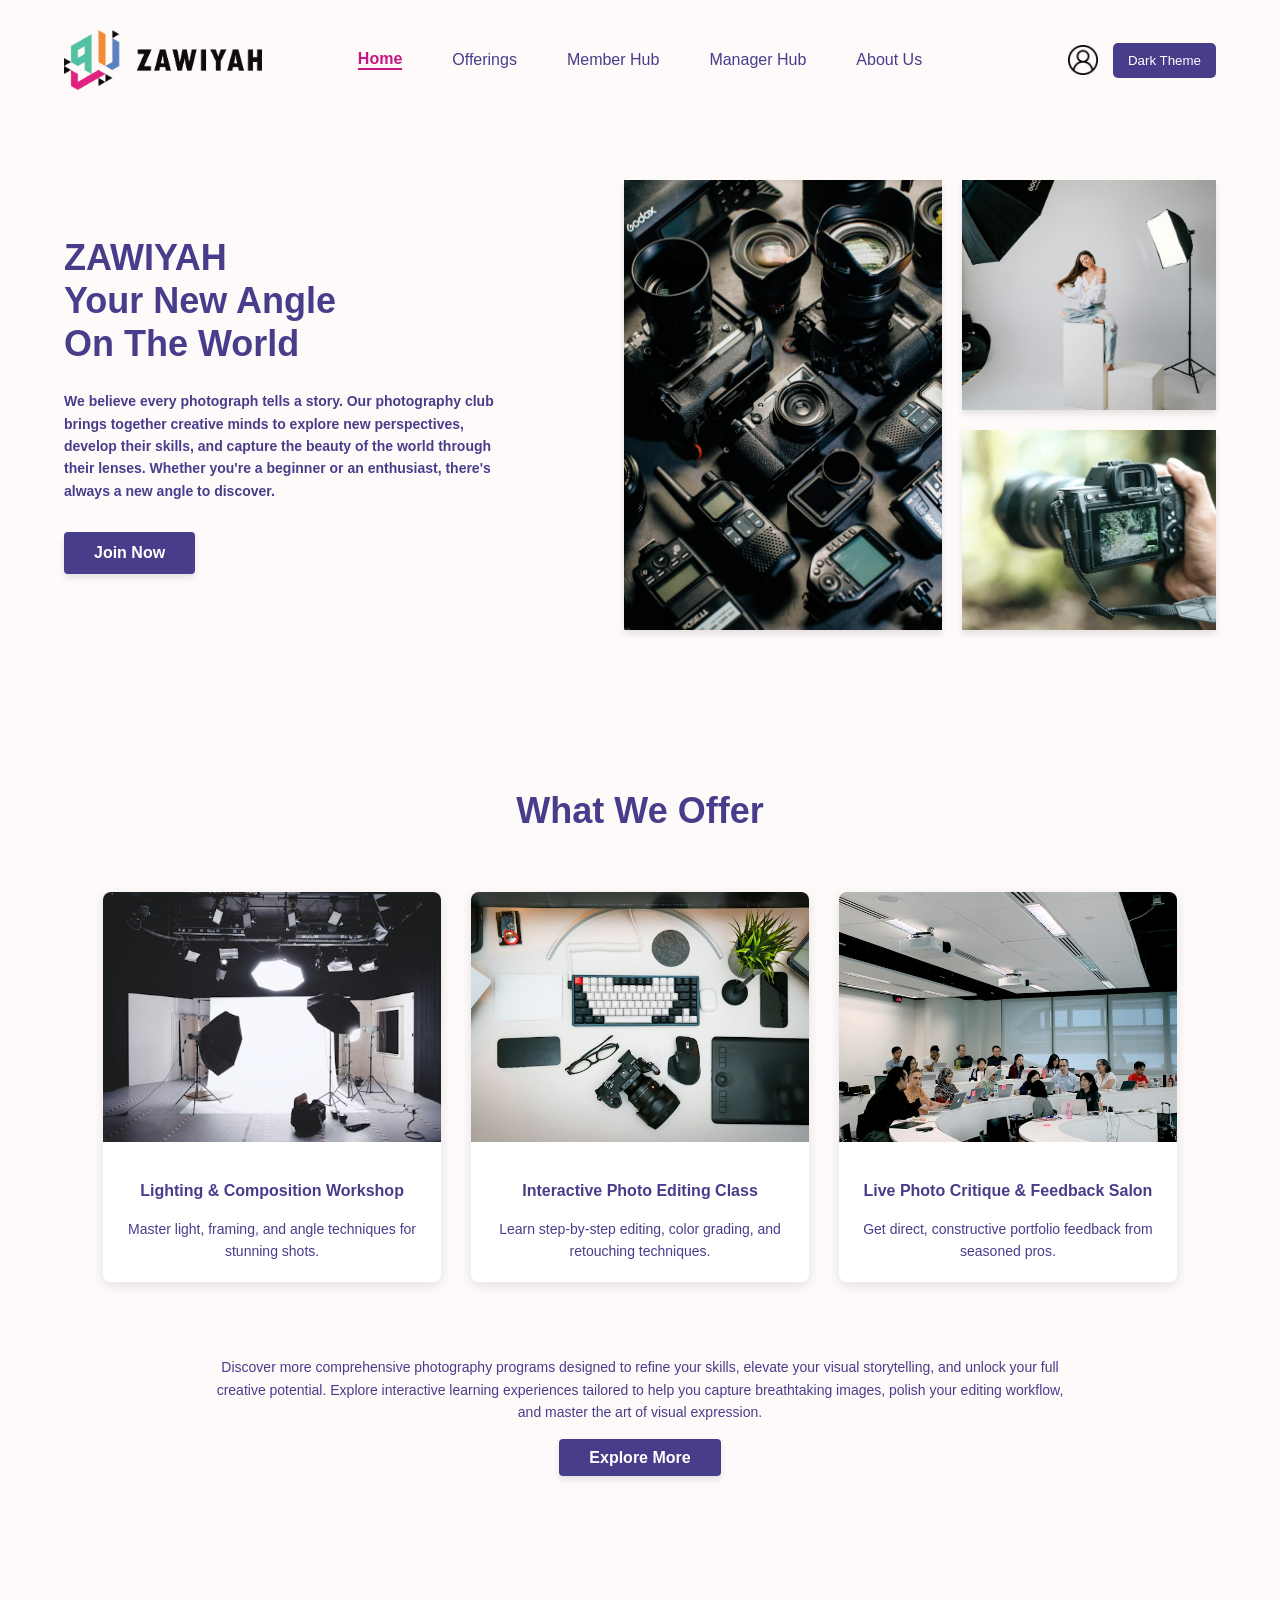
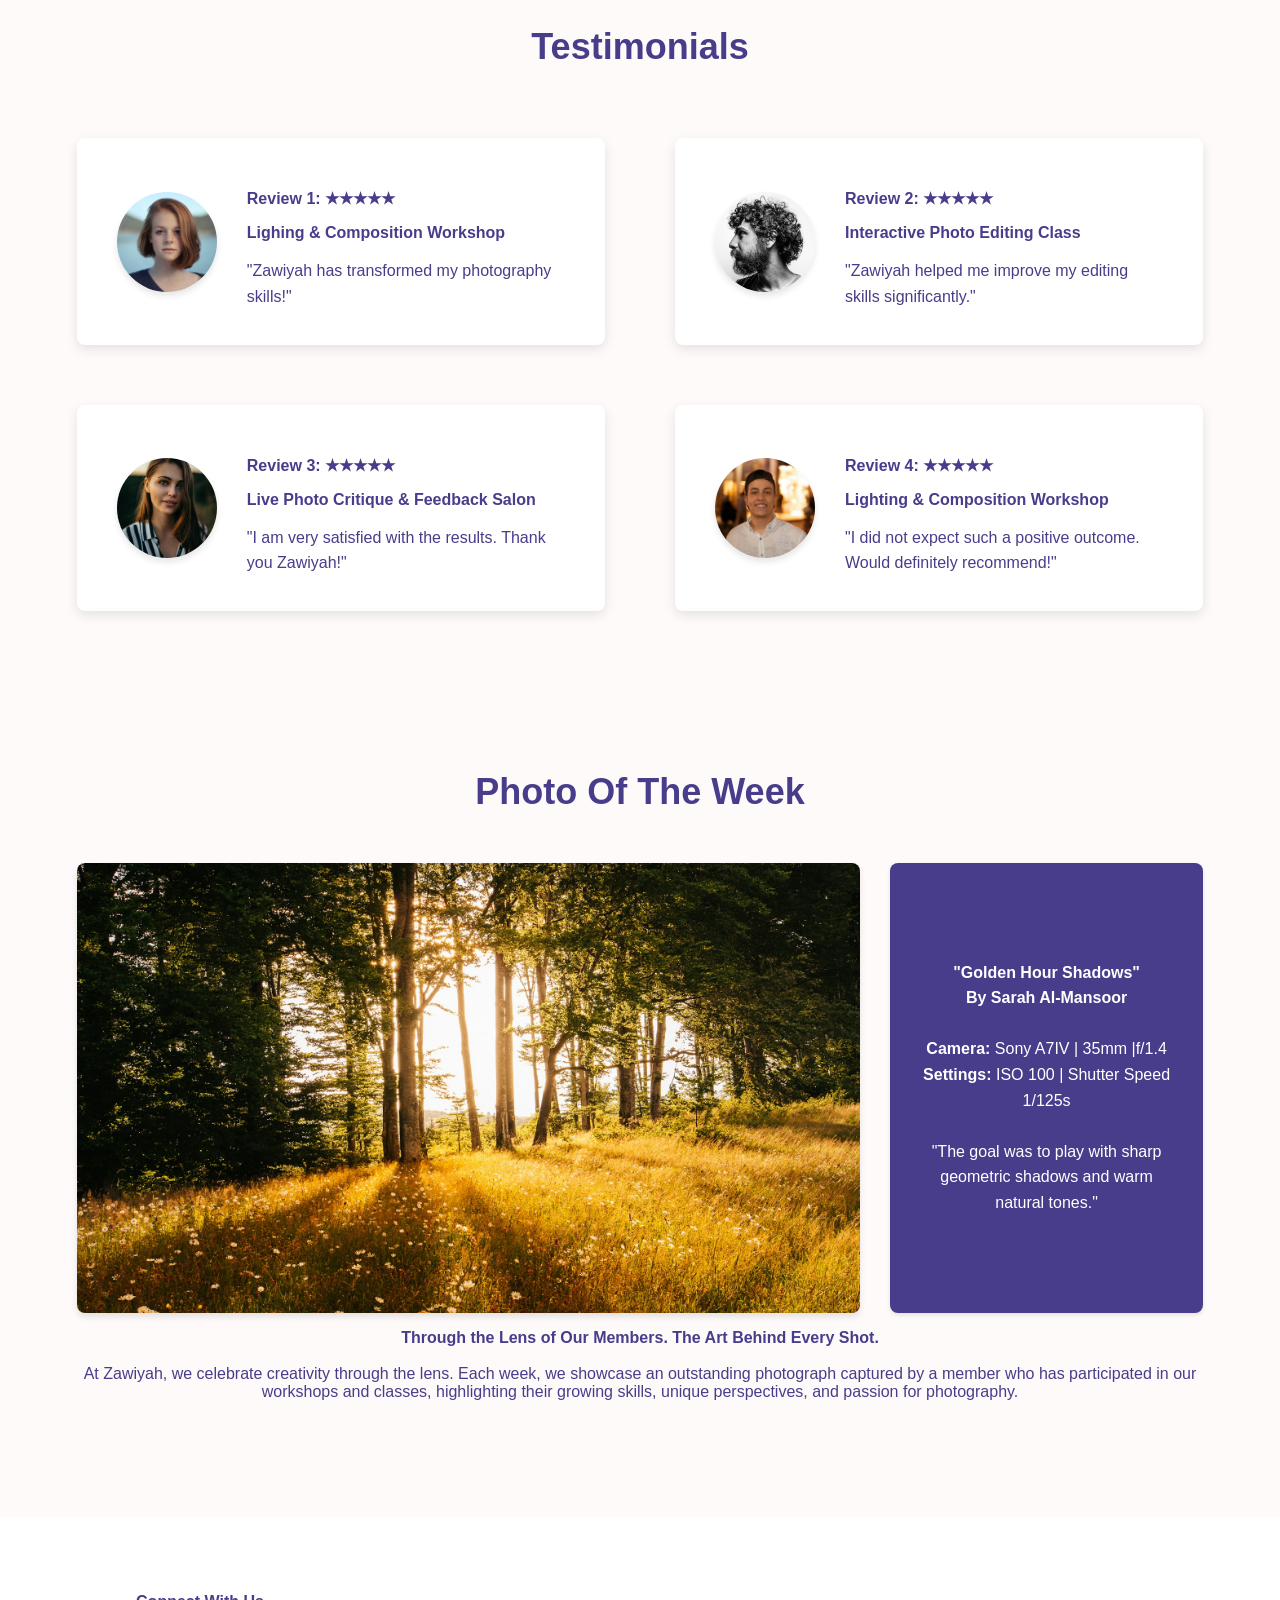
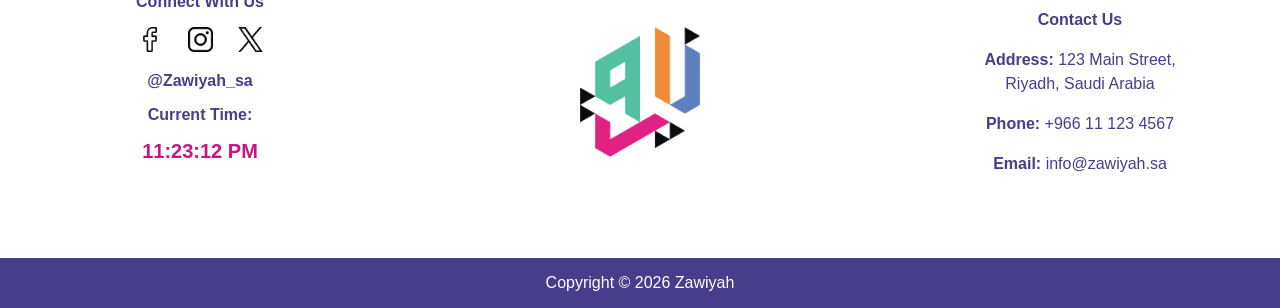
==== index.html @ 50365d99 "Create index.html for Zawiyah Photography Club This HTML file serves as the main structure for the Z" ====
<!DOCTYPE html>
<html lang="en">

<head>
	<meta charset="UTF-8">
	<meta name="viewport" content="width=device-width, initial-scale=1.0">
	<title> Zawiyah | The Photography Club </title>
	<link rel="stylesheet" href="style.css">
</head>

<body>
	<header class="header">
		<img src="images/Style3.png" id="logo" alt="Website Logo">

		<nav id="navbar">
			<a href="Homepage.html" class="active">Home</a>
			<a href="Offerings.html">Offerings</a>
			<a href="MemberHub.html">Member Hub</a>
			<a href="ManagerHub.html">Manager Hub</a>
			<a href="AboutUs.html">About Us</a>
		</nav>

		<div class="header-actions">

			<a href="MemberHub.html"><img src="images/usericon.png" id="user-icon" alt="user profile"> </a>
			<button id="themeButton" type="button" onclick="changeTheme()">Dark Theme </button>

		</div>


		<section class="herotext">
			<div class="herocontainer">
				<div class="herocontent">
					<h1>
						ZAWIYAH<br>Your New Angle<br>On The World
					</h1>

					<p><b>We believe every photograph tells a story. Our photography club brings together creative minds
							to explore new perspectives, develop their skills, and capture the beauty of the world
							through their lenses. Whether you're a beginner or an enthusiast, there's always a new angle
							to discover.</b></p>
					<a class="button" href="Request-to-Join-an-Offering.html">Join Now</a>
				</div>
				<img src="Collection/hero1.jpg" class="heroimage1" alt="hero image 1">
				<img src="Collection/hero2.jpg" class="heroimage2" alt="hero image 2">
				<img src="Collection/hero3.jpg" class="heroimage3" alt="hero image 3">
			</div>
		</section>

	</header>

	<main>
		<section class="offerings">
			<h1>What We Offer</h1>
			<div class="card">
				<img src="Collection/lighting.jpg" alt="Lighting Setup">

				<div class="cardcontent">
					<p><b>Lighting & Composition Workshop</b></p>
					<p>Master light, framing, and angle techniques for stunning shots.</p>
					<p class="extra">Practice using studio lighting equipment and learn professional composition
						techniques.</p>
				</div>
			</div>

			<div class="card">
				<img src="Collection/editing.jpg" alt="Editing Software">
				<div class="cardcontent">
					<p><b>Interactive Photo Editing Class</b></p>
					<p>Learn step-by-step editing, color grading, and retouching techniques.</p>
					<p class="extra">Get hands-on experience with editing software and improve your photo editing
						workflow.</p>
				</div>
			</div>

			<div class="card">
				<img src="Collection/feedback.jpg" alt="Feedback Session">
				<div class="cardcontent">
					<p><b>Live Photo Critique & Feedback Salon</b></p>
					<p>Get direct, constructive portfolio feedback from seasoned pros.</p>
					<p class="extra">Share your photographs, receive expert suggestions, and learn how to improve your
						portfolio.</p>
				</div>
			</div>

			<div class="text">
				<p>Discover more comprehensive photography programs designed to refine your skills, elevate your visual
					storytelling, and unlock your full creative potential. Explore interactive learning experiences
					tailored to help you capture breathtaking images, polish your editing workflow, and master the art
					of visual expression.</p>
				<a class="button" href="Offerings.html">Explore More</a>
			</div>
		</section>

		<section class="testimonials">
			<h1>Testimonials</h1>
			<div class="review">
				<img src="Collection/p1.jpg" alt="person">

				<div class="reviewcontent">
					<p><b>Review 1: &starf;&starf;&starf;&starf;&starf; </b></p>
					<p><b>Lighing & Composition Workshop</b></p>
					<p>"Zawiyah has transformed my photography skills!"</p>
				</div>
			</div>

			<div class="review">
				<img src="Collection/p2.jpg" alt="person">

				<div class="reviewcontent">
					<p><b>Review 2: &starf;&starf;&starf;&starf;&starf; </b></p>
					<p><b>Interactive Photo Editing Class</b></p>
					<p>"Zawiyah helped me improve my editing skills significantly."</p>
				</div>
			</div>

			<div class="review">
				<img src="Collection/p3.jpg" alt="person">

				<div class="reviewcontent">
					<p><b>Review 3: &starf;&starf;&starf;&starf;&starf; </b></p>
					<p><b>Live Photo Critique & Feedback Salon</b></p>
					<p>"I am very satisfied with the results. Thank you Zawiyah!"</p>
				</div>
			</div>

			<div class="review">
				<img src="Collection/p4.jpg" alt="person">

				<div class="reviewcontent">
					<p><b>Review 4: &starf;&starf;&starf;&starf;&starf; </b></p>
					<p><b>Lighting & Composition Workshop</b></p>
					<p>"I did not expect such a positive outcome. Would definitely recommend!"</p>
				</div>
			</div>
		</section>

		<section class="weeklyphoto">
			<h1>Photo Of The Week</h1>
			<div class="week">
				<img src="Collection/bestphoto.jpg" alt="photo of the week">
				<div class="photodetails">
					<p><b>"Golden Hour Shadows"<br>By Sarah Al-Mansoor</b><br><br><b>Camera:</b> Sony A7IV | 35mm
						|f/1.4<br><b>Settings:</b> ISO 100 | Shutter Speed 1/125s<br><br>"The goal was to play with
						sharp geometric shadows and warm natural tones."</p>
				</div>
			</div>

			<div class="submitphoto">
				<p><b>Through the Lens of Our Members. The Art Behind Every Shot.</b><br><br>At Zawiyah, we celebrate
					creativity through the lens. Each week, we showcase an outstanding photograph captured by a member
					who has participated in our workshops and classes, highlighting their growing skills, unique
					perspectives, and passion for photography.</p>
			</div>
		</section>
	</main>

	<button id="backToTop" type="button" onclick="goToTop()"> &#8593; Top </button>

	<footer>
		<div class="footer">
			<p><b>Connect With Us</b></p>
			<div class="social-icons">
				<a href="#"><img src="images/facebook.png" alt="Facebook"></a>
				<a href="#"><img src="images/instagram.png" alt="Instagram"></a>
				<a href="#"><img src="images/x.png" alt="X"></a>
			</div>
			<p><b>@Zawiyah_sa</b></p>
			<p><b>Current Time:</b></p>
			<p id="clock"></p>
		</div>

		<div class="logo">
			<img src="images/Logomark.png" id="logomark" alt="Website Logo">
		</div>

		<div class="contact">
			<p><b>Contact Us</b></p>
			<p><b>Address:</b> 123 Main Street,<br>Riyadh, Saudi Arabia</p>
			<p><b>Phone:</b> +966 11 123 4567</p>
			<p><b>Email:</b> info@zawiyah.sa</p>
		</div>

		<div class="copyright">
			<p>Copyright &copy; 2026 Zawiyah</p>
		</div>
	</footer>

	<script src="homepage.js"></script>

</body>

</html>
---- style.css ----
/* GENERAL*/

html {
    scroll-behavior: smooth;
}

body {
    margin: 0;
    font-family: Arial, Helvetica, sans-serif;
    color: darkslateblue;
    background-color: snow;
}

.header {
    /*HEADER*/
    background-color: snow;
    padding: 30px 5%;
    display: grid;
    grid-template-columns: 1fr auto 1fr;
    align-items: center;
    column-gap: 50px;
}

.header a {
    justify-self: end;
}

* {
    box-sizing: border-box;
}

#logo {
    width: auto;
    height: 60px;
    display: block;
}

#user-icon {
    width: 30px;
    height: 30px;
    display: block;
}


/*NAVIGATION*/
#navbar {
    display: flex;
    justify-content: center;
    align-items: center;
    flex-wrap: wrap;
    gap: 50px;
}

#navbar a {
    color: darkslateblue;
    text-decoration: none;
}

#navbar a:hover,
#navbar a:active {
    font-weight: bold;
    color: mediumvioletred;
}

#navbar a.active {
    font-weight: bold;
    color: mediumvioletred;
    border-bottom: 2px solid mediumvioletred;
}

/*HEADER END*/

/*Back To ... Buttons*/
.back-to {
    display: inline-block;
    text-align: center;
    margin-top: 25px;
    font-weight: bold;
    text-decoration: underline;
    color: darkslateblue;
    transition: color 0.2s ease;
}

.back-to:hover {
    color: #D4148E;
}

p:has(.back-to) {
    text-align: center;
}

/*Back To ... Buttons*/

/*HOMEPAGE*/
.herotext {
    /*HERO SECTION*/
    background-color: snow;
    grid-column: 1 / -1;
    margin-top: 60px;
    padding-top: 30px;
    padding-bottom: 30px;
}

.herocontainer {
    display: grid;
    grid-template-columns: 1.7fr 1fr 0.8fr;
    grid-template-rows: 230px 200px;
    column-gap: 20px;
    row-gap: 20px;
    align-items: stretch;
}

.herocontent {
    grid-column: 1;
    grid-row: 1 / 3;
    display: flex;
    flex-direction: column;
    justify-content: center;
    align-items: flex-start;
    padding-right: 50px;
}

.herocontent h1 {
    font-size: 36px;
    line-height: 1.2;
    margin: 0 0 25px;
    font-weight: bold;
}

.herocontent p {
    font-size: 14px;
    line-height: 1.6;
    max-width: 450px;
    margin: 0 0 30px;
}

.heroimage3 {
    grid-column: 2;
    grid-row: 1 / 3;
    width: 100%;
    height: 100%;
    object-fit: cover;
    object-position: center;
    display: block;
    box-shadow: 0px 4px 6px rgba(0, 0, 0, 0.1);
}

.heroimage1 {
    grid-column: 3;
    grid-row: 1;
    width: 100%;
    height: 100%;
    object-fit: cover;
    object-position: center;
    display: block;
    box-shadow: 0px 4px 6px rgba(0, 0, 0, 0.1);
}

.heroimage2 {
    grid-column: 3;
    grid-row: 2;
    width: 100%;
    height: 100%;
    object-fit: cover;
    object-position: center;
    display: block;
    box-shadow: 0px 4px 6px rgba(0, 0, 0, 0.1);
}

.herocontent .button {
    padding: 12px 30px;
    align-self: flex-start;
}

.button {
    background-color: darkslateblue;
    color: white;
    font-weight: bold;
    text-decoration: none;
    padding: 10px 30px;
    border: none;
    border-radius: 4px;
    cursor: pointer;
    box-shadow: 0px 4px 6px rgba(0, 0, 0, 0.1);
    transition: background-color 0.3s;
}

.button:hover {
    background-color: mediumvioletred;
    color: white;
}

.offerings {
    /*OFFERINGS SECTION*/
    background-color: snow;
    padding: 100px 6%;
    display: flex;
    flex-wrap: wrap;
    justify-content: center;
    gap: 30px;
    text-align: center;
    align-items: flex-start;
}

.offerings h1 {
    width: 100%;
    font-size: 36px;
    margin: 0 0 30px;
    text-align: center;
}

.offerings .card {
    background-color: white;
    width: 30%;
    border-radius: 8px;
    overflow: hidden;
    box-shadow: 0px 4px 12px rgba(0, 0, 0, 0.1);
    transition: 0.3s;
}

.offerings .card:hover {
    background-color: mediumvioletred;
    color: white;
    transform: translateY(-5px);
    box-shadow: 0px 8px 20px rgba(0, 0, 0, 0.2);
}

.offerings .card img {
    width: 100%;
    height: 250px;
    object-fit: cover;
    display: block;
}

.cardcontent {
    padding: 20px 15px;
    text-align: center;
}

.cardcontent p:first-child {
    font-size: 16px;
    margin-bottom: 12px;
}

.cardcontent p {
    font-size: 14px;
    line-height: 1.6;
    margin-bottom: 0;
}

.offerings .text {
    width: 100%;
    max-width: 850px;
    margin: 30px auto 0;
    text-align: center;
}

.offerings .text p {
    font-size: 14px;
    line-height: 1.6;
    margin-bottom: 25px;
}

.offerings .extra {
    display: none;
    font-size: 14px;
    line-height: 1.5;
    margin-top: 15px;
}

.offerings .card:hover .extra {
    display: block;
}

.offerings .card:hover .cardcontent p {
    color: white;
}

.testimonials {
    /*TESTIMONIALS SECTION*/
    background-color: snow;
    padding: 30px 6%;
    display: grid;
    grid-template-columns: repeat(2, minmax(0, 1fr));
    column-gap: 70px;
    row-gap: 60px;
}

.testimonials h1 {
    grid-column: 1 / 3;
    font-size: 36px;
    margin-bottom: 10px;
    text-align: center;
    color: darkslateblue;
}

.testimonials .review {
    display: flex;
    align-items: center;
    gap: 30px;
    background-color: white;
    padding: 35px 40px;
    min-height: 150px;
    border-radius: 8px;
    box-shadow: 0px 4px 12px rgba(0, 0, 0, 0.1);
    transition: 0.3s;
}

.testimonials .review:hover {
    background-color: mediumvioletred;
    color: white;
    transform: translateY(-5px);
    box-shadow: 0px 8px 20px rgba(0, 0, 0, 0.2);
}

.testimonials .review:hover .reviewcontent p {
    color: white;
}

.testimonials .review img {
    width: 100px;
    height: 100px;
    object-fit: cover;
    border-radius: 9999px;
    flex-shrink: 0;
    display: block;
    box-shadow: 0px 4px 6px rgba(0, 0, 0, 0.1);
}

.reviewcontent {
    text-align: left;
}

.reviewcontent p:first-child {
    font-size: 16px;
    margin-bottom: 12px;
    font-weight: bold;
    color: darkslateblue;
}

.reviewcontent p:last-child {
    font-size: 16px;
    line-height: 1.6;
    margin-bottom: 0;
    color: darkslateblue;
}


.weeklyphoto {
    /*PHOTO OF THE WEEK SECTION*/
    background-color: snow;
    padding: 100px 6%;
    text-align: center;
}

.weeklyphoto h1 {
    font-size: 36px;
    margin-bottom: 50px;
    text-align: center;
    color: darkslateblue;
}

.week {
    display: grid;
    grid-template-columns: 2.5fr 1fr;
    gap: 30px;
    align-items: stretch;
}

.week img {
    width: 100%;
    height: 450px;
    object-fit: cover;
    border-radius: 8px;
    box-shadow: 0px 4px 6px rgba(0, 0, 0, 0.1);
}

.photodetails {
    background-color: darkslateblue;
    border-radius: 8px;
    display: flex;
    align-items: center;
    justify-content: center;
    color: white;
    font-size: 16px;
    line-height: 1.6;
    text-align: center;
    padding: 30px 25px;
    box-shadow: 0px 2px 4px rgba(0, 0, 0, 0.1);
    margin: 0;
}

.photodetails:hover {
    background-color: mediumvioletred;
    color: white;
    transform: translateY(-5px);
    box-shadow: 0px 8px 20px rgba(0, 0, 0, 0.2);
    transition: 0.3s;
}

.lowtitle {
    margin-top: 60px;
    text-align: center;
}





/*REQUEST TO JOIN AN OFFERING PAGE*/
.join-offering {
    background-color: snow;
    padding: 30px 6%;
    text-align: center;
}

.join-offering h1 {
    font-size: 36px;
    color: darkslateblue;
    margin-bottom: 35px;
}

.request {
    background-color: white;
    width: 550px;
    max-width: 100%;
    margin: 0 auto;
    padding: 40px 35px;
    border: 1px solid lightgray;
    border-radius: 8px;
    text-align: left;
    box-shadow: 0px 4px 12px rgba(0, 0, 0, 0.1);
}

.request label {
    display: block;
    font-size: 16px;
    margin-bottom: 10px;
}

.request input[type="text"],
.request input[type="date"],
.request select {
    font-family: Arial, Helvetica, sans-serif;
    font-size: 14px;
    display: block;
    width: 100%;
    padding: 14px;
    margin-bottom: 30px;
    border: 1px solid lightgray;
    border-radius: 5px;
}

.request input[type="submit"] {
    display: block;
    margin: 0 auto;
}

.join-offering p {
    margin-top: 30px;
    margin-bottom: 30px;
}


/*FOOTER*/
footer {
    background-color: white;
    display: grid;
    grid-template-columns: repeat(3, 1fr);
    column-gap: 40px;
    row-gap: 40px;
    padding-top: 50px;
    text-align: center;
    color: darkslateblue;
    align-items: center;
}

.footer {
    text-align: center;
    padding: 10px 20px;
    font-size: 16px;
    margin-bottom: 25px;
}

.social-icons {
    display: flex;
    justify-content: center;
    gap: 25px;
}

.social-icons img {
    width: 25px;
    height: 25px;
    object-fit: contain;
}

.logo {
    display: flex;
    justify-content: center;
    align-items: center;
}

#logomark {
    width: 120px;
    height: auto;
    object-fit: contain;
}

.contact {
    font-size: 16px;
    line-height: 1.5;
    text-align: center;
    padding: 10px 20px;
}

.copyright {
    grid-column: 1/4;
    background-color: darkslateblue;
    color: white;
    text-align: center;
}

/*FOOTER END*/



/* CLUB OFFERINGS PAGE */

.offerings-hero {
    background-color: #f4f0fa;
    margin: 25px 0 0;
    padding: 55px 6%;
    text-align: center;
    border-radius: 0 8px 0 8px;
    box-shadow: none;
}

.offerings-intro {
    background-color: transparent;
    border: none;
    padding: 0;
    max-width: 900px;
    margin: 0 auto;
}

.offerings-intro h1 {
    font-size: 36px;
    font-weight: bold;
    margin-bottom: 15px;
    color: darkslateblue;
}



.offerings-intro p {
    max-width: 650px;
    margin: 0 auto;
    font-size: 16px;
    line-height: 1.5;
    color: darkslateblue;
}



.offerings-section {
    padding: 45px 6% 70px;
}

.sorting {
    display: flex;
    align-items: center;
    gap: 10px;
    padding-bottom: 18px;
    margin-bottom: 35px;
    margin-top: -10px;
    border-bottom: 1px solid lightgray;
    font-size: 12px;
}

.sorting label {
    white-space: nowrap;
}

.sorting select {
    font-family: Arial, Helvetica, sans-serif;
    font-size: 12px;
    padding: 7px;
    border: 1px solid lightgray;
    background-color: white;
    color: darkslateblue;
}

.offering-list {
    display: grid;
    grid-template-columns: repeat(3, minmax(0, 1fr));
    column-gap: 30px;
    row-gap: 35px;
    align-items: stretch;
}

/* OFFERING CARDS */

.offering-card {
    background-color: white;
    border: none;
    width: 100%;
    min-width: 0;
    border-radius: 8px;
    overflow: hidden;
    box-shadow: 0px 4px 12px rgba(0, 0, 0, 0.1);
    transition: 0.3s;
}

.offering-card:hover {
    background-color: mediumvioletred;
    color: white;
    transform: translateY(-5px);
    box-shadow: 0px 8px 20px rgba(0, 0, 0, 0.2);
}

.offering-card img {
    width: 100%;
    height: 250px;
    object-fit: cover;
    display: block;
}

.offering-details {
    padding: 20px 15px;
    text-align: center;
    display: flex;
    flex-direction: column;
    flex: 1;
}

.offering-info {
    display: flex;
    justify-content: space-between;
    align-items: center;
    width: 100%;
    margin-bottom: 12px;
}

.offering-type {
    align-self: flex-start;
    border: 1px solid darkgray;
    padding: 3px 12px;
    border-radius: 3px;
}


.offering-price {
    align-self: flex-end;
}

.offering-card h2 {
    font-size: 16px;
    margin-bottom: 12px;
}

.offering-card p {
    font-size: 14px;
    line-height: 1.6;
    margin-bottom: 12px;
    color: darkslateblue;
}

.offering-card:hover h2,
.offering-card:hover p,
.offering-card:hover .offering-price,
.offering-card:hover .offering-type {
    color: white;
}

.offering-card p {
    font-size: 10px;
    line-height: 1.5;
    margin: 0 0 12px;
    color: darkslateblue;
}

.offering-card .button {
    display: block;
    width: 100%;
    margin-top: auto;
    padding: 7px 4px;
    border: 1px solid darkgray;
    border-radius: 4px;
    background-color: #eeeeee;
    color: darkslateblue;
    box-shadow: none;
    text-align: center;
    font-size: 10px;
    font-weight: normal;
}



.offering-card .button:hover {
    background-color: darkslateblue;
    color: white;
}


/* RESPONSIVE LAYOUT */

@media (max-width: 800px) {
    .offering-list {
        grid-template-columns: repeat(2, minmax(0, 1fr));
        gap: 20px;
    }

    .offerings-hero {
        padding: 25px 5%;
    }

    .offerings-section {
        padding-left: 4%;
        padding-right: 4%;
    }

    .offering-card img {
        height: 140px;
    }
}

@media (max-width: 500px) {
    .offering-list {
        grid-template-columns: 1fr;
    }

    .offerings-intro h1 {
        font-size: 24px;
    }

    .offerings-hero {
        margin-left: 4%;
        margin-right: 4%;
        padding: 20px 4%;
    }

    .offering-card img {
        height: 200px;
    }
}


/* =====================================
   OFFERING EVALUATION PAGE
   ===================================== */

.evaluation-page {
    max-width: 750px;
    margin: 50px auto 30px;
    padding: 0 20px 25px;
    color: darkslateblue;
}

/* Page title */

.evaluation-page h1 {
    text-align: center;
    font-size: 36px;
    font-family: Arial, Helvetica, sans-serif;
    color: darkslateblue;
    margin-top: 0;
    margin-bottom: 35px;
}

/* Evaluation form box */

.evaluation-form {
    max-width: 550px;
    margin: 0 auto;
    padding: 35px 30px;
    background-color: white;
    border: 1px solid lightgray;
    border-radius: 8px;
    box-sizing: border-box;
    box-shadow: 0px 4px 12px rgba(0, 0, 0, 0.1);
}

/* Form labels */

.evaluation-form>label {
    display: block;
    font-size: 17px;
    margin-bottom: 10px;
    color: darkslateblue;
}

/* Offering dropdown and feedback */

.evaluation-form select,
.evaluation-form textarea {
    display: block;
    width: 100%;
    box-sizing: border-box;
    font-family: Arial, Helvetica, sans-serif;
    font-size: 16px;
    padding: 12px;
    margin-bottom: 25px;
    border: 1px solid lightgray;
    border-radius: 5px;
    background-color: white;
    color: darkslateblue;
}

/* Written feedback box */

.evaluation-form textarea {
    min-height: 120px;
    resize: vertical;
}

/* Rating section */

.rating {
    display: flex;
    flex-direction: row-reverse;
    justify-content: flex-end;
    gap: 4px;
    border: none;
    padding: 0;
    margin: 0 0 25px;
}

.rating legend {
    color: darkslateblue;
    font-size: 17px;
    margin-bottom: 10px;
}

.rating input {
    display: none;
}

/* Rating stars */

.rating label {
    font-size: 30px;
    color: #d5d0df;
    cursor: pointer;
    transition: color 0.2s ease;
}

.rating input:checked~label {
    color: #F7941D;
}

.rating label:hover,
.rating label:hover~label {
    color: #F7941D;
}

/* Submit button */

.evaluation-form input[type="submit"] {
    display: block;
    margin: 0 auto;
}


/* Responsive design */

@media (max-width: 600px) {
    .evaluation-page {
        margin: 10px auto 20px;
        padding: 0 10px 20px;
    }

    .evaluation-page h1 {
        font-size: 24px;
        margin-bottom: 30px;
    }

    .evaluation-form {
        padding: 25px 20px;
    }

    .evaluation-form textarea {
        min-height: 140px;
        resize: vertical;
    }
}


/* MANAGER HUB PAGE */

.manager-hero {
    background-color: #f4f0fa;
    padding: 35px 7%;
    display: flex;
    justify-content: space-between;
    align-items: center;
    gap: 40px;
}

.manager-intro {
    width: 50%;
}

.manager-intro h1 {
    font-size: 36px;
    line-height: 1.2;
    margin: 0 0 12px;
    color: darkslateblue;
}

.manager-intro p {
    font-size: 16px;
    line-height: 1.5;
    margin: 0;
    color: darkslateblue;
}

.manager-hero-image {
    width: 45%;
    height: 230px;
    object-fit: cover;
    display: block;
}

.manager-offerings-section {
    padding: 45px 7% 90px;
}

.manager-section-heading {
    display: flex;
    justify-content: space-between;
    align-items: center;
    gap: 20px;
    border-bottom: 1px solid lightgray;
    padding-bottom: 12px;
    margin-bottom: 35px;
}

.manager-section-heading h2 {
    font-size: 28px;
    color: darkslateblue;
    margin: 0;
}

.manager-button {
    display: inline-block;
    padding: 12px 22px;
    border: 1px solid darkgray;
    border-radius: 3px;
    background-color: #eeeeee;
    color: darkslateblue;
    text-decoration: none;
    text-align: center;
    font-family: Arial, Helvetica, sans-serif;
    font-size: 14px;
    cursor: pointer;
}

.manager-button:hover {
    background-color: mediumvioletred;
    color: white;
}

.manager-price {
    display: block;
    margin-top: auto;
    font-size: 16px;
    line-height: 1.4;
    font-weight: bold;
    color: black;
    align-self: flex-start;
}

.manager-team-action {
    display: flex;
    justify-content: center;
    margin-top: 40px;
}

.manager-team-button {
    font-size: 16px;
    font-weight: bold;
    padding: 14px 24px;
}

@media (max-width: 800px) {
    .manager-hero {
        padding: 30px 5%;
        gap: 25px;
    }

    .manager-hero-image {
        height: 190px;
    }

    .manager-offerings-section {
        padding: 45px 7% 90px;
        display: flex;
        flex-direction: column;
    }

    .manager-section-heading h2 {
        font-size: 24px;
    }
}

@media (max-width: 500px) {
    .manager-hero {
        flex-direction: column;
        align-items: flex-start;
    }

    .manager-intro,
    .manager-hero-image {
        width: 100%;
    }

    .manager-hero-image {
        height: 200px;
    }

    .manager-section-heading {
        align-items: flex-start;
        flex-direction: column;
    }

    .manager-section-heading h2 {
        font-size: 24px;
    }

    .manager-button {
        max-width: 100%;
    }

    .manager-team-button {
        width: 100%;
    }
}


/* ADD NEW OFFERING PAGE */

.add-offering-page {
    padding: 45px 6% 90px;
}

.add-offering-intro {
    margin-bottom: 65px;
}

.add-offering-intro h1 {
    font-size: 28px;
    color: darkslateblue;
    margin: 0 0 12px;
}

.add-offering-intro p {
    font-size: 14px;
    margin: 0;
    line-height: 1.5;
}

.add-offering-form {
    background-color: #eeeeee;
    padding: 40px 5%;
    display: flex;
    flex-wrap: wrap;
    justify-content: space-between;
    align-items: flex-start;
    gap: 35px;
}

.add-offering-fields {
    width: 55%;
}

.add-offering-fields label,
.add-offering-image label {
    display: block;
    font-size: 14px;
    margin-bottom: 12px;
}

.add-offering-fields input[type="text"],
.add-offering-fields input[type="number"],
.add-offering-fields textarea {
    display: block;
    width: 100%;
    padding: 10px;
    margin-bottom: 25px;
    border: 1px solid darkgray;
    background-color: white;
    font-family: Arial, Helvetica, sans-serif;
    font-size: 12px;
    color: darkslateblue;
}

.add-offering-fields textarea {
    height: 90px;
    resize: vertical;
}

.add-offering-image {
    width: 30%;
}

.add-offering-image img {
    display: block;
    width: 80%;
    height: 210px;
    object-fit: cover;
    border: 1px solid darkgray;
    margin-bottom: 12px;
}

.add-offering-image input[type="file"] {
    display: block;
    margin: 0 auto;
    width: 200px;
}



.add-offering-submit {
    width: 100%;
    text-align: center;
    margin-top: 5px;
}

.add-offering-submit input[type="submit"] {
    width: 40%;
    padding: 12px 20px;
    border: 1px solid darkgray;
    border-radius: 3px;
    background-color: #d6d6d6;
    color: darkslateblue;
    font-family: Arial, Helvetica, sans-serif;
    font-size: 14px;
    font-weight: bold;
    cursor: pointer;
}

.add-offering-submit input[type="submit"]:hover {
    background-color: mediumvioletred;
    color: white;
}

@media (max-width: 700px) {
    .add-offering-page {
        padding-left: 4%;
        padding-right: 4%;
    }

    .add-offering-intro {
        margin-bottom: 35px;
    }

    .add-offering-form {
        padding: 30px 5%;
    }

    .add-offering-fields,
    .add-offering-image {
        width: 100%;
    }

    .add-offering-submit input[type="submit"] {
        width: 100%;
    }


}

/* About Us Page */
.about-intro {
    display: flex;
    justify-content: space-between;
    align-items: center;
    gap: 50px;
    padding: 30px 7%;
    background-color: #f4f0fa;
}

.about-text {
    width: 43%;
}

.about-text h1 {
    color: darkslateblue;
    font-size: 36px;
    margin: 0 0 10px;
}

.about-text p,
.mission-text p {
    font-size: 14px;
    line-height: 1.5;
    margin: 0;
}

.about-image {
    width: 50%;
}

.about-image img {
    display: block;
    width: 100%;
    height: 180px;
    object-fit: cover;
}


/* OUR MISSION */

.mission-section {
    display: flex;
    justify-content: space-between;
    align-items: center;
    gap: 45px;
    padding: 30px 7%;
    background-color: snow;
}

.mission-image {
    width: 45%;
}

.mission-image img {
    display: block;
    width: 100%;
    height: 160px;
    object-fit: cover;
}

.mission-text {
    width: 50%;
}

.mission-text h2 {
    color: darkslateblue;
    font-size: 28px;
    margin: 0 0 10px;
}


/* INSTRUCTORS */

.instructors-section {
    padding: 30px 7%;
    background-color: snow;
}

.instructors-section>h2 {
    color: darkslateblue;
    font-size: 28px;
    margin: 0 0 10px;
}

.instructors-intro {
    max-width: 600px;
    font-size: 14px;
    line-height: 1.5;
    margin: 0 0 25px;
}

.instructors-list {
    display: flex;
    justify-content: space-between;
    gap: 20px;
    overflow-x: auto;
    padding: 5px 0 15px;
}

.instructor-card {
    flex: 1 0 20%;
    min-width: 150px;
    padding: 12px;
    background-color: #eeeeee;
    border: 1px solid #cccccc;
    text-align: center;
}

.instructor-card img {
    display: block;
    width: 100%;
    height: 130px;
    object-fit: contain;
    margin-bottom: 10px;
}

.instructor-card h3 {
    color: darkslateblue;
    font-size: 16px;
    margin: 8px 0;
}

.instructor-card {
    transition: 0.3s;
}

.instructor-card:hover {
    background-color: mediumvioletred;
    color: white;
    transform: translateY(-5px);
    box-shadow: 0px 8px 20px rgba(0, 0, 0, 0.2);
}

.instructor-card:hover h3,
.instructor-card:hover p,
.instructor-card:hover a {
    color: white;
}

.instructor-card p {
    font-size: 12px;
    line-height: 1.5;
    min-height: 36px;
}

.instructor-card a {
    color: darkslateblue;
    font-size: 12px;
}

.instructor-card a:hover {
    color: mediumvioletred;
}


/* JOIN OUR TEAM */

.join-team {
    display: flex;
    justify-content: space-between;
    align-items: center;
    gap: 40px;
    padding: 35px 6%;
    background-color: #eeeeee;
}

.join-description {
    width: 42%;
}

.join-description h2 {
    color: darkslateblue;
    font-size: 28px;
    margin-bottom: 20px;
}

.join-description p {
    font-size: 14px;
    line-height: 1.5;
    margin: 0;
}

.join-form {
    width: 55%;
    padding: 25px;
    background-color: white;
    box-shadow: 0 2px 8px rgba(0, 0, 0, 0.08);
}

.join-form label {
    display: block;
    margin: 12px 0 6px;
    font-size: 13px;
    color: darkslateblue;
}

.join-form input[type="text"],
.join-form input[type="email"],
.join-form input[type="date"],
.join-form input[type="file"],
.join-form select,
.join-form textarea {
    display: block;
    width: 100%;
    padding: 9px;
    border: 1px solid lightgray;
    border-radius: 3px;
    background-color: white;
    font-family: Arial, Helvetica, sans-serif;
    font-size: 12px;
}

.join-form textarea {
    min-height: 55px;
    resize: vertical;
}

.join-form input[type="submit"] {
    display: block;
    margin: 20px auto 0;
    padding: 10px 18px;
    background-color: darkslateblue;
    color: white;
    border: none;
    border-radius: 3px;
    cursor: pointer;
}

.join-form input[type="submit"]:hover {
    background-color: mediumvioletred;
}


/* RESPONSIVE DESIGN */

@media (max-width: 700px) {

    .about-intro,
    .mission-section,
    .join-team {
        flex-direction: column;
        align-items: stretch;
        gap: 25px;
    }

    .about-text,
    .about-image,
    .mission-image,
    .mission-text,
    .join-description,
    .join-form {
        width: 100%;
    }

    .about-text h1 {
        font-size: 28px;
    }

    .instructor-card {
        flex-basis: 180px;
    }
}



/* INSTRUCTOR PROFILE PAGE */

.instructor-profile-page {
    max-width: 1000px;
    margin: 45px auto 80px;
    padding: 0 25px;
    color: darkslateblue;
}

.instructor-profile-page h1 {
    font-size: 36px;
    margin-bottom: 35px;
}

.profile-table {
    width: 100%;
    border-collapse: collapse;
    table-layout: fixed;
    background-color: white;
}

.profile-table th,
.profile-table td {
    border: 1px solid #bdbdbd;
    padding: 18px 20px;
    font-size: 14px;
    text-align: left;
    overflow-wrap: anywhere;
}

.profile-table .profile-name {
    background-color: #e3e5e9;
    text-align: center;
    font-size: 28px;
    color: #292044;
}

.profile-table .profile-photo-cell {
    width: 230px;
    text-align: center;
    vertical-align: middle;
    background-color: white;
}

.profile-table .instructor-photo {
    display: block;
    width: 220px;
    height: 220px;
    object-fit: cover;
    object-position: center top;
    border-radius: 50%;
    margin: 0 auto 10px;
}

.profile-table .profile-photo-cell p {
    font-size: 12px;
    text-align: center;
}

.profile-table th:not(.profile-name) {
    background-color: #eeeeee;
    text-align: center;
    width: 180px;
}

/* BREADCRUMBS */
.breadcrumbs {
    padding: 15px 7%;
    font-size: 14px;
    color: darkslateblue;
    background-color: #eeeeee;
}

.breadcrumbs a {
    color: darkslateblue;
    text-decoration: none;
}

.breadcrumbs a:hover {
    color: mediumvioletred;
    text-decoration: underline;
}

.breadcrumbs .active {
    color: darkslateblue;
    font-weight: bold;
}

/* Circular Instructor Images */
.instructors-list .instructor-card img {
    display: block;
    width: 160px;
    height: 160px;
    min-width: 160px;
    max-width: 160px;
    object-fit: cover;
    object-position: center top;
    border-radius: 50%;
    margin: 0 auto 15px;
    flex-shrink: 0;
    box-sizing: border-box;
}

.photo-upload {
    text-align: center;
}

.photo-preview {
    width: 180px;
    height: 180px;
    border: 1px solid #bbb;
    background-color: #f2f2f2;
    margin: 0 auto 15px;
}

.photo-preview img {
    width: 100%;
    height: 100%;
    object-fit: cover;
}

.upload-btn {
    display: inline-block;
    padding: 10px 20px;
    background-color: darkslateblue;
    color: white;
    border-radius: 4px;
    cursor: pointer;
}

#photoInput {
    display: none;
}

/* JOIN OUR TEAM */
.join-team {
    display: flex;
    align-items: center;
    justify-content: space-between;
    gap: 40px;
    padding: 60px 5%;
    background-color: #eeeeee;
}

.join-description {
    flex: 1;
    min-width: 0;
    color: darkslateblue;
}

.join-description h2 {
    font-size: 36px;
    margin-bottom: 20px;
}

.join-description p {
    font-size: 16px;
    line-height: 1.7;
}

.join-content {
    flex: 1.5;
    display: flex;
    align-items: flex-start;
    gap: 25px;
    background-color: white;
    padding: 30px;
    min-width: 0;
}

/* PHOTO ON THE LEFT */
.photo-upload {
    flex: 0 0 180px;
    display: flex;
    flex-direction: column;
    align-items: center;
    gap: 12px;
}

.photo-upload img {
    display: block;
    width: 150px;
    height: 150px;
    object-fit: contain;
}

.photo-upload label {
    background-color: darkslateblue;
    color: white;
    padding: 10px 16px;
    cursor: pointer;
    text-align: center;
}

.photo-upload input[type="file"] {
    width: 100%;
    font-size: 12px;
}

/* FORM ON THE RIGHT */
.join-form {
    flex: 1;
    min-width: 0;
    display: flex;
    flex-direction: column;
    gap: 10px;
}

.join-form label {
    color: darkslateblue;
    font-size: 14px;
    margin-top: 5px;
}

.join-form input:not([type="submit"]),
.join-form select,
.join-form textarea {
    width: 100%;
    box-sizing: border-box;
    padding: 12px;
    border: 1px solid #cccccc;
    border-radius: 4px;
    font-family: inherit;
    font-size: 14px;
}

.join-form textarea {
    min-height: 75px;
    resize: vertical;
}

.join-form input[type="submit"] {
    align-self: flex-start;
    background-color: darkslateblue;
    color: white;
    border: none;
    padding: 12px 22px;
    border-radius: 4px;
    cursor: pointer;
    margin-top: 10px;
}

/* SMALL SCREENS */
@media (max-width: 800px) {
    .join-team {
        flex-direction: column;
        align-items: stretch;
    }

    .join-content {
        flex-direction: column;
    }

    .photo-upload {
        flex-basis: auto;
        width: 100%;
    }
}

/* MEMBER HUB PAGE */

.member-dashboard {
    padding: 45px 7% 90px;
    color: darkslateblue;
}

.member-dashboard h1 {
    text-align: center;
    font-size: 36px;
    margin: 0 0 55px;
}

.member-requests {
    max-width: 1100px;
    margin: 0 auto;
}

.member-requests h2 {
    font-size: 24px;
    margin-bottom: 25px;
}

.requests-table {
    width: 100%;
    border-collapse: collapse;
    background-color: white;
}

.requests-table th,
.requests-table td {
    border: 1px solid #cccccc;
    padding: 18px 15px;
    text-align: center;
    font-size: 14px;
}

.requests-table th {
    background-color: #eeeeee;
    font-weight: bold;
}

.member-actions {
    display: flex;
    justify-content: center;
    gap: 35px;
    margin-top: 50px;
    flex-wrap: wrap;
}

.member-btn {
    display: inline-block;
    background-color: darkslateblue;
    color: white;
    padding: 15px 30px;
    text-decoration: none;
    border-radius: 4px;
    text-align: center;
}

.member-btn:hover {
    background-color: mediumvioletred;
}

@media (max-width: 600px) {
    .member-dashboard {
        padding: 30px 4%;
    }

    .requests-table th,
    .requests-table td {
        padding: 10px 5px;
        font-size: 11px;
    }

    .member-actions {
        gap: 15px;
    }
}

/* MEMBER HUB CONTAINER */

.member-requests {
    max-width: 1100px;
    margin: 0 auto;
    padding: 25px;
    border: 1px solid #cccccc;
    background-color: white;
}

.requests-table td:first-child,
.requests-table th:first-child {
    text-align: left;
}

/* MANAGE INSTRUCTORS PAGE */

.manage-instructors-page {
    padding: 45px 7% 90px;
    color: darkslateblue;
}

.manage-intro {
    margin-bottom: 50px;
}

.manage-intro h1 {
    font-size: 32px;
    margin-bottom: 12px;
}

.manage-intro p {
    font-size: 14px;
}

/* CURRENT INSTRUCTORS */

.manage-team-section,
.add-instructor-section {
    background-color: #eeeeee;
    padding: 30px;
    margin-bottom: 40px;
}

.manage-team-section h2,
.add-instructor-section h2 {
    font-size: 22px;
    margin: 0 0 25px;
}

.manage-team-list {
    display: flex;
    justify-content: space-between;
    gap: 20px;
    flex-wrap: wrap;
}

.manage-team-card {
    background-color: white;
    border: 1px solid #cccccc;
    padding: 15px;
    text-align: center;
    flex: 1 1 180px;
}

.manage-team-card img {
    width: 100%;
    height: 170px;
    object-fit: cover;
    object-position: center top;
}

.manage-team-card label {
    display: block;
    margin-top: 12px;
    font-size: 14px;
}

.manage-delete-action,
.manage-add-action {
    text-align: center;
    margin-top: 30px;
}

.manage-submit {
    background-color: #d6d6d6;
    color: darkslateblue;
    border: 1px solid darkgray;
    padding: 12px 45px;
    font-size: 14px;
    font-weight: bold;
    cursor: pointer;
}

.manage-submit:hover {
    background-color: mediumvioletred;
    color: white;
}

.manage-team-card {
    transition: 0.3s;
}

.manage-team-card:hover {
    background-color: mediumvioletred;
    color: white;
    transform: translateY(-5px);
    box-shadow: 0px 8px 20px rgba(0, 0, 0, 0.2);
}

.manage-team-card:hover label {
    color: white;
}


/* ADD INSTRUCTOR */

.manage-instructor-form {
    display: flex;
    justify-content: space-between;
    flex-wrap: wrap;
    gap: 30px;
}

.manage-form-fields {
    width: 55%;
}

.manage-form-fields label,
.manage-photo-section label {
    display: block;
    font-size: 14px;
    margin-bottom: 8px;
}

.manage-form-fields input,
.manage-form-fields textarea {
    display: block;
    width: 100%;
    padding: 12px;
    margin-bottom: 18px;
    border: 1px solid #cccccc;
    font-family: Arial, Helvetica, sans-serif;
    font-size: 14px;
}

.manage-form-fields textarea {
    min-height: 75px;
    resize: vertical;
}

.manage-photo-section {
    width: 30%;
    text-align: center;
}

.manage-photo-section label {
    display: block;
    text-align: left;
    font-size: 14px;
    margin-bottom: 12px;
}

.manage-photo-section img {
    display: block;
    width: 80%;
    height: 210px;
    object-fit: cover;
    border: 1px solid darkgray;
    margin-bottom: 12px;
}

.manage-photo-section input[type="file"] {
    display: block;
    margin: 0 auto;
    width: 200px;
    font-size: 12px;
}

.manage-add-action {
    width: 100%;
    text-align: center;
    margin-top: 5px;
}

.manage-add-action input[type="submit"] {
    display: block;
    width: 40%;
    margin: 0 auto;
}

/* RESPONSIVE */

@media (max-width: 700px) {
    .manage-team-card {
        flex-basis: 40%;
    }

    .manage-form-fields,
    .manage-photo-section {
        width: 100%;
    }

    .manage-instructors-page {
        padding: 30px 4%;
    }
}

/* Instructor Cards */
.manage-team-card {
    text-align: center;
}

.manage-team-card img {
    width: 180px;
    height: 180px;
    border-radius: 50%;
    object-fit: cover;
    object-position: center;
    display: block;
    margin: 0 auto 15px;
}

.manage-team-card label {
    display: flex;
    align-items: center;
    justify-content: center;
    gap: 8px;
    font-weight: 600;
}

#photo-preview {
    width: 180px;
    height: 180px;
    object-fit: cover;
}

img {
    max-width: 100%;
}



/* RWD */

@media screen and (max-width: 900px) {

    .header {
        grid-template-columns: 1fr auto;
        column-gap: 20px;
    }

    #navbar {
        grid-column: 1 / -1;
        grid-row: 2;
        gap: 20px;
        padding-top: 20px;
    }

    .herotext {
        margin-top: 30px;
    }

    .herocontainer {
        grid-template-columns: 1fr 1fr;
        grid-template-rows: auto;
    }

    .herocontent {
        grid-column: 1 / -1;
        grid-row: auto;
        padding-right: 0;
    }

    .heroimage3 {
        grid-column: 1;
        grid-row: auto;
    }

    .heroimage1 {
        grid-column: 2;
        grid-row: auto;
    }

    .heroimage2 {
        display: none;
    }

    .offerings .card {
        width: 45%;
    }
}

/* BACK TO TOP BUTTON */

#backToTop {
    display: none;
    position: fixed;
    bottom: 25px;
    right: 25px;
    background-color: darkslateblue;
    color: white;
    border: none;
    border-radius: 8px;
    padding: 12px 18px;
    cursor: pointer;
    z-index: 1000;
}

#backToTop:hover {
    background-color: mediumvioletred;
}

body.dark-theme #backToTop {
    background-color: #8c4f9e;
}

/* PHONE RESPONSIVENESS */

@media screen and (max-width: 600px) {

    .header {
        padding: 20px 5%;
        column-gap: 10px;
    }

    #logo {
        height: 45px;
    }

    #navbar {
        flex-direction: column;
        gap: 15px;
        text-align: center;
    }

    .herotext {
        margin-top: 20px;
    }

    .herocontainer {
        grid-template-columns: 1fr;
        grid-template-rows: auto;
    }

    .herocontent {
        grid-column: 1;
        grid-row: auto;
        padding-right: 0;
    }

    .herocontent h1 {
        font-size: 28px;
    }

    .heroimage3 {
        grid-column: 1;
        grid-row: auto;
        height: 250px;
    }

    .heroimage1 {
        display: none;
    }

    .offerings {
        padding: 50px 5%;
    }

    .offerings .card {
        width: 100%;
    }

    .offerings h1 {
        font-size: 28px;
    }

    /* Testimonials */

    .testimonials {
        grid-template-columns: 1fr;
        gap: 20px;
        padding: 30px 5%;
    }

    .testimonials h1 {
        grid-column: 1;
        font-size: 28px;
    }

    .testimonials .review {
        flex-direction: column;
        padding: 25px 20px;
        text-align: center;
    }

    .reviewcontent {
        text-align: center;
    }

    /* Photo of the Week */

    .weeklyphoto {
        padding: 50px 5%;
    }

    .weeklyphoto h1 {
        font-size: 28px;
    }

    .week {
        grid-template-columns: 1fr;
    }

    .week img {
        height: auto;
    }

    .photodetails {
        padding: 25px;
    }

    /* Footer */

    footer {
        grid-template-columns: 1fr;
        gap: 20px;
    }

    .copyright {
        grid-column: 1;
    }

}


/* HEADER ACTIONS */

.header-actions {
    display: flex;
    align-items: center;
    justify-content: flex-end;
    gap: 15px;
}

#themeButton {
    padding: 10px 15px;
    background-color: darkslateblue;
    color: white;
    border: none;
    border-radius: 5px;
    cursor: pointer;
    white-space: nowrap;
}

#themeButton:hover {
    background-color: mediumvioletred;
}



/* DARK THEME */

body.dark-theme {
    background-color: #20182e;
    color: #f4e8ff;
}

body.dark-theme .header,
body.dark-theme .herotext,
body.dark-theme .offerings,
body.dark-theme .testimonials,
body.dark-theme .weeklyphoto {
    background-color: #20182e;
    color: #f4e8ff;
}

body.dark-theme #navbar a {
    color: #f4e8ff;
}

body.dark-theme #navbar a:hover,
body.dark-theme #navbar a.active {
    color: #ff8bce;
}

body.dark-theme .offerings .card,
body.dark-theme .testimonials .review {
    background-color: #30233f;
    color: #f4e8ff;
}

body.dark-theme .testimonials h1,
body.dark-theme .weeklyphoto h1,
body.dark-theme .reviewcontent p {
    color: #f4e8ff;
}

body.dark-theme .photodetails {
    background-color: #493558;
    color: white;
}

body.dark-theme footer {
    background-color: #30233f;
    color: #f4e8ff;
}

body.dark-theme .copyright {
    background-color: #171020;
    color: white;
}

body.dark-theme .button,
body.dark-theme #themeButton {
    background-color: #8c4f9e;
    color: white;
}

body.dark-theme .offerings .card:hover,
body.dark-theme .testimonials .review:hover,
body.dark-theme .photodetails:hover {
    background-color: mediumvioletred;
    color: white;
}

body.dark-theme .offerings .card:hover p,
body.dark-theme .testimonials .review:hover p {
    color: white;
}



/* REAL-TIME CLOCK */

#clock {
    font-size: 20px;
    font-weight: bold;
    color: mediumvioletred;
    margin-top: 10px;
}

body.dark-theme #clock {
    color: #ff8bce;
}



/* FINAL HOMEPAGE RESPONSIVE ADJUSTMENTS */

.herocontent,
.heroimage1,
.heroimage2,
.heroimage3,
.week,
.photodetails,
.review {
    min-width: 0;
}

/* TABLET */

@media screen and (max-width: 900px) {

    #navbar {
        grid-column: 1 / -1;
        grid-row: 2;
    }

    .testimonials {
        column-gap: 25px;
    }

    .testimonials .review {
        padding: 20px;
        gap: 15px;
    }

    .week {
        grid-template-columns: 1fr;
    }

    .week img {
        height: auto;
    }

    footer {
        column-gap: 15px;
    }
}

/* PHONE */

@media screen and (max-width: 600px) {

    .header {
        grid-template-columns: 1fr auto;
    }

    .testimonials {
        grid-template-columns: 1fr;
    }

    .testimonials h1 {
        grid-column: 1;
    }

    #backToTop {
        bottom: 15px;
        right: 15px;
    }

    .header-actions {
        gap: 8px;
    }

    #themeButton {
        padding: 8px 10px;
        font-size: 12px;
    }

    #user-icon {
        width: 25px;
        height: 25px;
    }
}



/* GLOBAL DARK THEME */

body.dark-theme {
    background-color: #20182e;
    color: #f4e8ff;
}

/* Header and navigation */

body.dark-theme .header,
body.dark-theme header,
body.dark-theme main,
body.dark-theme section {
    background-color: #20182e;
    color: #f4e8ff;
}

body.dark-theme #navbar a {
    color: #f4e8ff;
}

body.dark-theme #navbar a:hover,
body.dark-theme #navbar a.active {
    color: #ff8bce;
}

/* Headings and paragraphs */

body.dark-theme h1,
body.dark-theme h2,
body.dark-theme h3,
body.dark-theme p,
body.dark-theme label {
    color: #f4e8ff;
}

/* Links */

body.dark-theme a {
    color: #ff8bce;
}

/* Cards and containers */

body.dark-theme .card,
body.dark-theme .review,
body.dark-theme .photodetails {
    background-color: #30233f;
    color: #f4e8ff;
}

/* Forms */

body.dark-theme input,
body.dark-theme textarea,
body.dark-theme select {
    background-color: #30233f;
    color: white;
    border: 1px solid #8c4f9e;
}

/* Tables */

body.dark-theme table {
    background-color: #30233f;
    color: white;
}

body.dark-theme th,
body.dark-theme td {
    border-color: #8c4f9e;
}

/* Footer */

body.dark-theme footer {
    background-color: #30233f;
    color: #f4e8ff;
}

/* Buttons */

body.dark-theme .button,
body.dark-theme #themeButton {
    background-color: #8c4f9e;
    color: white;
}

body.dark-theme .button:hover,
body.dark-theme #themeButton:hover {
    background-color: mediumvioletred;
}
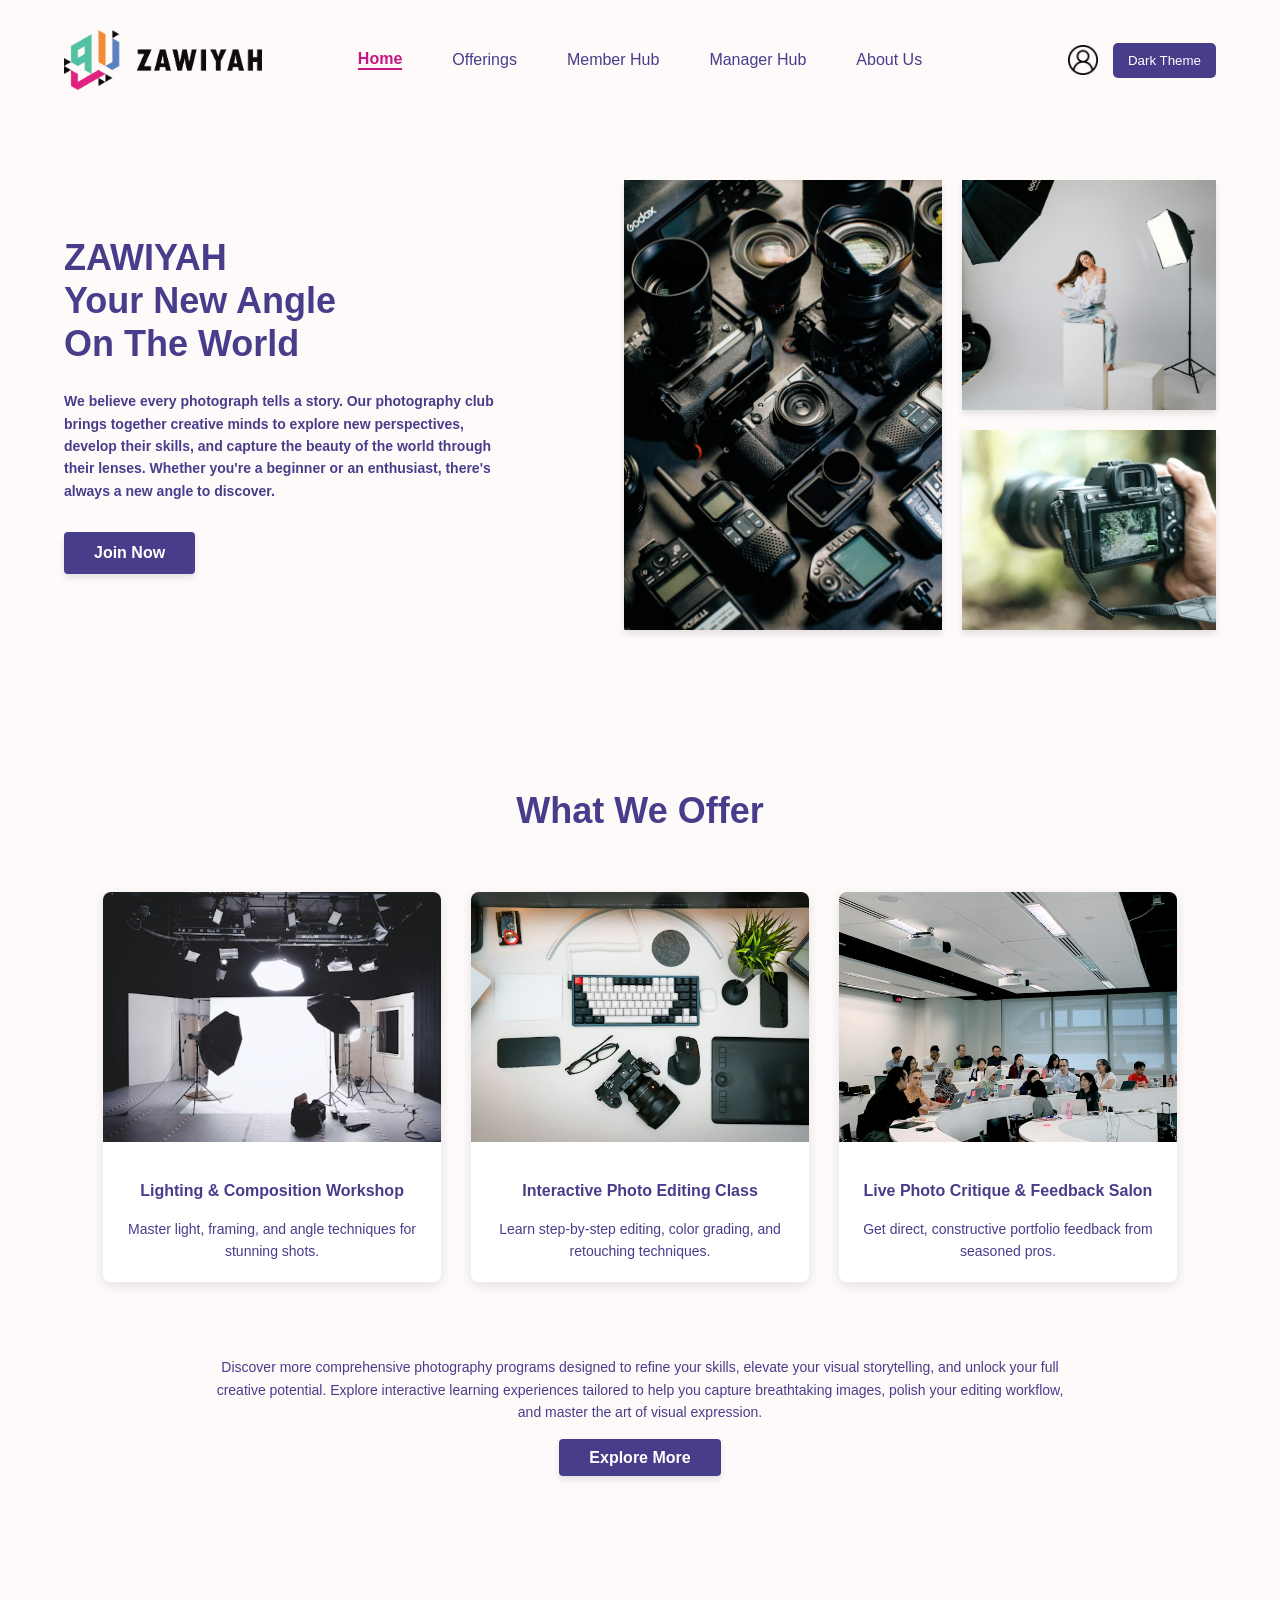
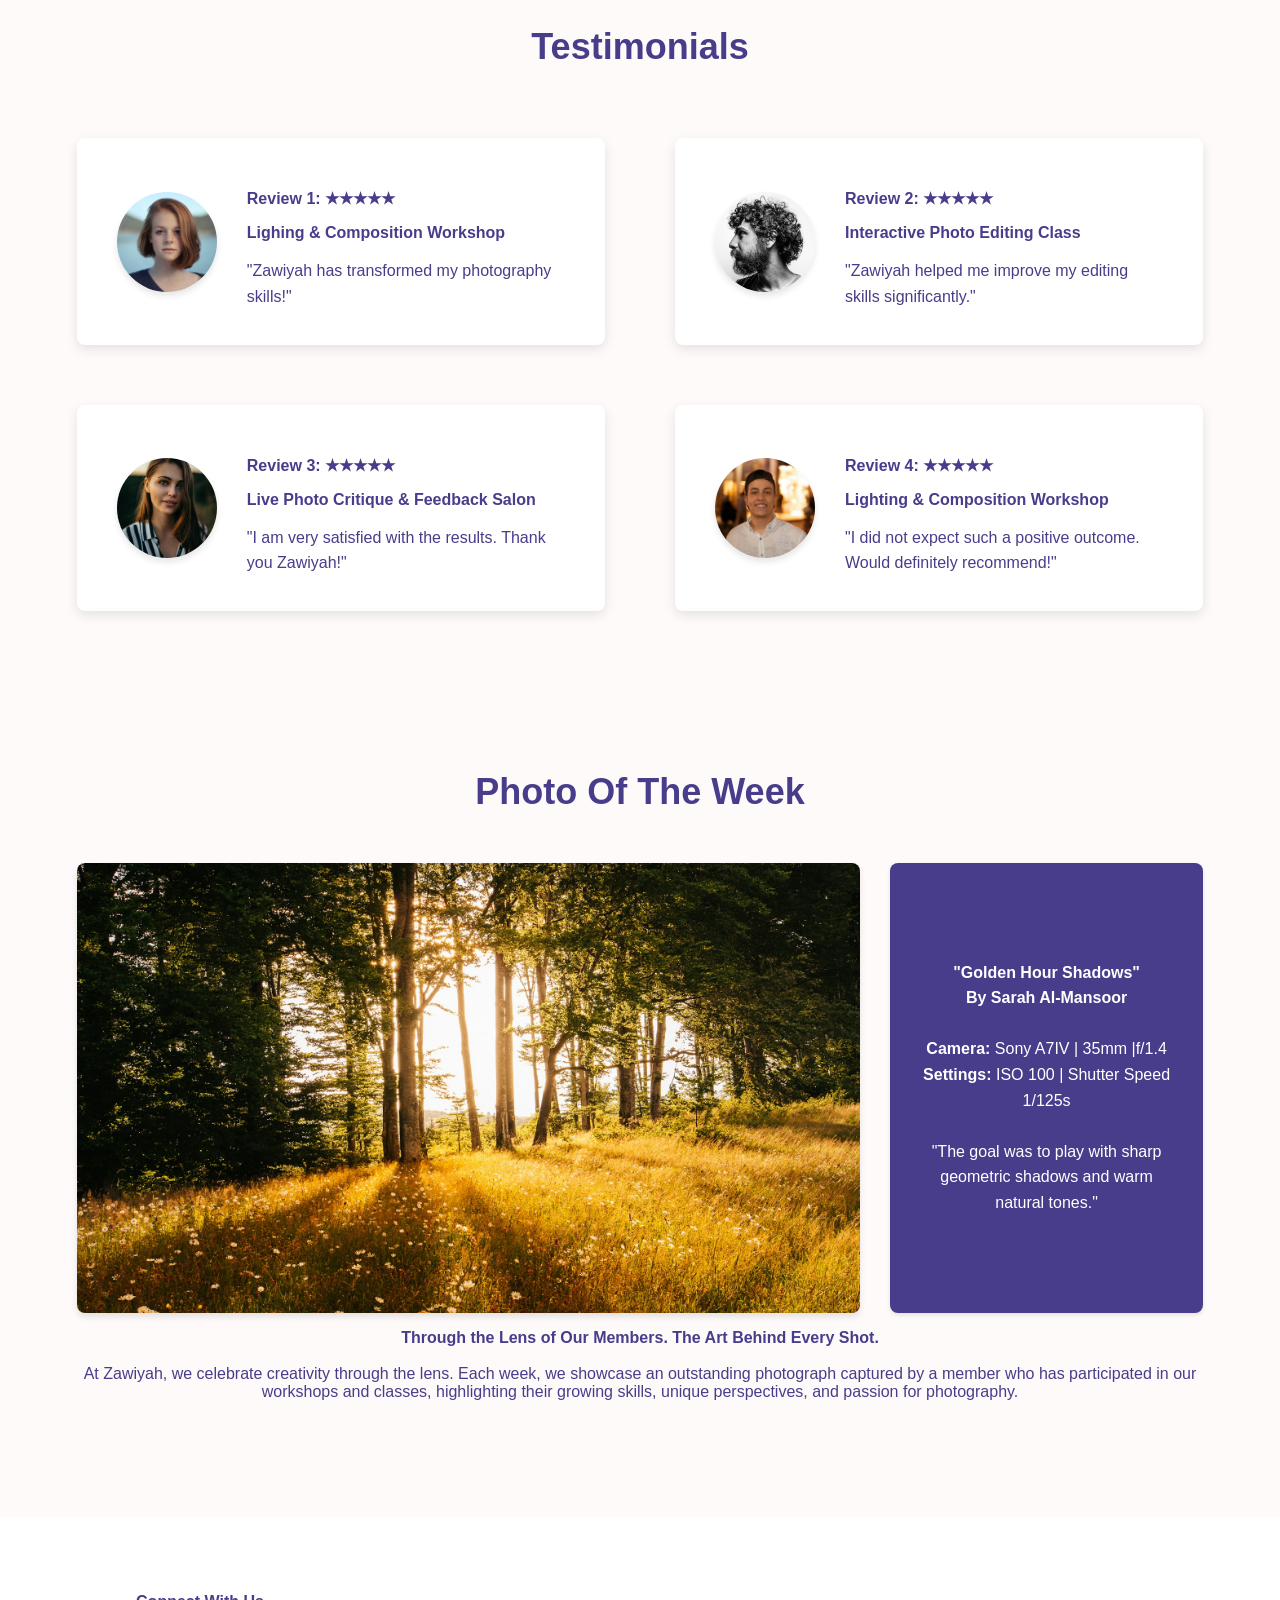
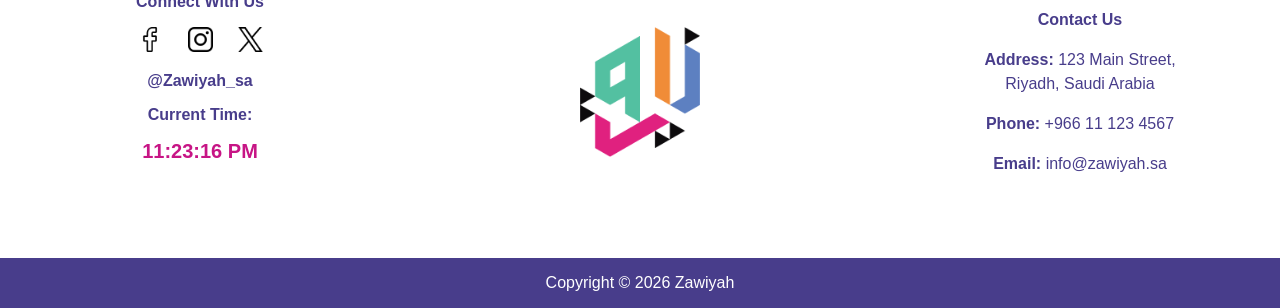
==== commit 28278013: "Update index.html" ====
--- a/index.html
+++ b/index.html
@@ -2,191 +2,191 @@
 <html lang="en">
 
 <head>
-	<meta charset="UTF-8">
-	<meta name="viewport" content="width=device-width, initial-scale=1.0">
-	<title> Zawiyah | The Photography Club </title>
-	<link rel="stylesheet" href="style.css">
+    <meta charset="UTF-8">
+    <meta name="viewport" content="width=device-width, initial-scale=1.0">
+    <title> Zawiyah | The Photography Club </title>
+    <link rel="stylesheet" href="style.css">
 </head>
 
 <body>
-	<header class="header">
-		<img src="images/Style3.png" id="logo" alt="Website Logo">
+    <header class="header">
+        <img src="images/Style3.png" id="logo" alt="Website Logo">
 
-		<nav id="navbar">
-			<a href="Homepage.html" class="active">Home</a>
-			<a href="Offerings.html">Offerings</a>
-			<a href="MemberHub.html">Member Hub</a>
-			<a href="ManagerHub.html">Manager Hub</a>
-			<a href="AboutUs.html">About Us</a>
-		</nav>
+        <nav id="navbar">
+            <a href="Homepage.html" class="active">Home</a>
+            <a href="Offerings.html">Offerings</a>
+            <a href="MemberHub.html">Member Hub</a>
+            <a href="ManagerHub.html">Manager Hub</a>
+            <a href="AboutUs.html">About Us</a>
+        </nav>
 
-		<div class="header-actions">
+        <div class="header-actions">
 
-			<a href="MemberHub.html"><img src="images/usericon.png" id="user-icon" alt="user profile"> </a>
-			<button id="themeButton" type="button" onclick="changeTheme()">Dark Theme </button>
+            <a href="MemberHub.html"><img src="images/usericon.png" id="user-icon" alt="user profile"> </a>
+            <button id="themeButton" type="button" onclick="changeTheme()">Dark Theme </button>
 
-		</div>
+        </div>
 
 
-		<section class="herotext">
-			<div class="herocontainer">
-				<div class="herocontent">
-					<h1>
-						ZAWIYAH<br>Your New Angle<br>On The World
-					</h1>
+        <section class="herotext">
+            <div class="herocontainer">
+                <div class="herocontent">
+                    <h1>
+                        ZAWIYAH<br>Your New Angle<br>On The World
+                    </h1>
 
-					<p><b>We believe every photograph tells a story. Our photography club brings together creative minds
-							to explore new perspectives, develop their skills, and capture the beauty of the world
-							through their lenses. Whether you're a beginner or an enthusiast, there's always a new angle
-							to discover.</b></p>
-					<a class="button" href="Request-to-Join-an-Offering.html">Join Now</a>
-				</div>
-				<img src="Collection/hero1.jpg" class="heroimage1" alt="hero image 1">
-				<img src="Collection/hero2.jpg" class="heroimage2" alt="hero image 2">
-				<img src="Collection/hero3.jpg" class="heroimage3" alt="hero image 3">
-			</div>
-		</section>
+                    <p><b>We believe every photograph tells a story. Our photography club brings together creative minds
+                            to explore new perspectives, develop their skills, and capture the beauty of the world
+                            through their lenses. Whether you're a beginner or an enthusiast, there's always a new angle
+                            to discover.</b></p>
+                    <a class="button" href="Request-to-Join-an-Offering.html">Join Now</a>
+                </div>
+                <img src="Collection/hero1.jpg" class="heroimage1" alt="hero image 1">
+                <img src="Collection/hero2.jpg" class="heroimage2" alt="hero image 2">
+                <img src="Collection/hero3.jpg" class="heroimage3" alt="hero image 3">
+            </div>
+        </section>
 
-	</header>
+    </header>
 
-	<main>
-		<section class="offerings">
-			<h1>What We Offer</h1>
-			<div class="card">
-				<img src="Collection/lighting.jpg" alt="Lighting Setup">
+    <main>
+        <section class="offerings">
+            <h1>What We Offer</h1>
+            <div class="card">
+                <img src="Collection/lighting.jpg" alt="Lighting Setup">
 
-				<div class="cardcontent">
-					<p><b>Lighting & Composition Workshop</b></p>
-					<p>Master light, framing, and angle techniques for stunning shots.</p>
-					<p class="extra">Practice using studio lighting equipment and learn professional composition
-						techniques.</p>
-				</div>
-			</div>
+                <div class="cardcontent">
+                    <p><b>Lighting & Composition Workshop</b></p>
+                    <p>Master light, framing, and angle techniques for stunning shots.</p>
+                    <p class="extra">Practice using studio lighting equipment and learn professional composition
+                        techniques.</p>
+                </div>
+            </div>
 
-			<div class="card">
-				<img src="Collection/editing.jpg" alt="Editing Software">
-				<div class="cardcontent">
-					<p><b>Interactive Photo Editing Class</b></p>
-					<p>Learn step-by-step editing, color grading, and retouching techniques.</p>
-					<p class="extra">Get hands-on experience with editing software and improve your photo editing
-						workflow.</p>
-				</div>
-			</div>
+            <div class="card">
+                <img src="Collection/editing.jpg" alt="Editing Software">
+                <div class="cardcontent">
+                    <p><b>Interactive Photo Editing Class</b></p>
+                    <p>Learn step-by-step editing, color grading, and retouching techniques.</p>
+                    <p class="extra">Get hands-on experience with editing software and improve your photo editing
+                        workflow.</p>
+                </div>
+            </div>
 
-			<div class="card">
-				<img src="Collection/feedback.jpg" alt="Feedback Session">
-				<div class="cardcontent">
-					<p><b>Live Photo Critique & Feedback Salon</b></p>
-					<p>Get direct, constructive portfolio feedback from seasoned pros.</p>
-					<p class="extra">Share your photographs, receive expert suggestions, and learn how to improve your
-						portfolio.</p>
-				</div>
-			</div>
+            <div class="card">
+                <img src="Collection/feedback.jpg" alt="Feedback Session">
+                <div class="cardcontent">
+                    <p><b>Live Photo Critique & Feedback Salon</b></p>
+                    <p>Get direct, constructive portfolio feedback from seasoned pros.</p>
+                    <p class="extra">Share your photographs, receive expert suggestions, and learn how to improve your
+                        portfolio.</p>
+                </div>
+            </div>
 
-			<div class="text">
-				<p>Discover more comprehensive photography programs designed to refine your skills, elevate your visual
-					storytelling, and unlock your full creative potential. Explore interactive learning experiences
-					tailored to help you capture breathtaking images, polish your editing workflow, and master the art
-					of visual expression.</p>
-				<a class="button" href="Offerings.html">Explore More</a>
-			</div>
-		</section>
+            <div class="text">
+                <p>Discover more comprehensive photography programs designed to refine your skills, elevate your visual
+                    storytelling, and unlock your full creative potential. Explore interactive learning experiences
+                    tailored to help you capture breathtaking images, polish your editing workflow, and master the art
+                    of visual expression.</p>
+                <a class="button" href="Offerings.html">Explore More</a>
+            </div>
+        </section>
 
-		<section class="testimonials">
-			<h1>Testimonials</h1>
-			<div class="review">
-				<img src="Collection/p1.jpg" alt="person">
+        <section class="testimonials">
+            <h1>Testimonials</h1>
+            <div class="review">
+                <img src="Collection/p1.jpg" alt="person">
 
-				<div class="reviewcontent">
-					<p><b>Review 1: &starf;&starf;&starf;&starf;&starf; </b></p>
-					<p><b>Lighing & Composition Workshop</b></p>
-					<p>"Zawiyah has transformed my photography skills!"</p>
-				</div>
-			</div>
+                <div class="reviewcontent">
+                    <p><b>Review 1: &starf;&starf;&starf;&starf;&starf; </b></p>
+                    <p><b>Lighing & Composition Workshop</b></p>
+                    <p>"Zawiyah has transformed my photography skills!"</p>
+                </div>
+            </div>
 
-			<div class="review">
-				<img src="Collection/p2.jpg" alt="person">
+            <div class="review">
+                <img src="Collection/p2.jpg" alt="person">
 
-				<div class="reviewcontent">
-					<p><b>Review 2: &starf;&starf;&starf;&starf;&starf; </b></p>
-					<p><b>Interactive Photo Editing Class</b></p>
-					<p>"Zawiyah helped me improve my editing skills significantly."</p>
-				</div>
-			</div>
+                <div class="reviewcontent">
+                    <p><b>Review 2: &starf;&starf;&starf;&starf;&starf; </b></p>
+                    <p><b>Interactive Photo Editing Class</b></p>
+                    <p>"Zawiyah helped me improve my editing skills significantly."</p>
+                </div>
+            </div>
 
-			<div class="review">
-				<img src="Collection/p3.jpg" alt="person">
+            <div class="review">
+                <img src="Collection/p3.jpg" alt="person">
 
-				<div class="reviewcontent">
-					<p><b>Review 3: &starf;&starf;&starf;&starf;&starf; </b></p>
-					<p><b>Live Photo Critique & Feedback Salon</b></p>
-					<p>"I am very satisfied with the results. Thank you Zawiyah!"</p>
-				</div>
-			</div>
+                <div class="reviewcontent">
+                    <p><b>Review 3: &starf;&starf;&starf;&starf;&starf; </b></p>
+                    <p><b>Live Photo Critique & Feedback Salon</b></p>
+                    <p>"I am very satisfied with the results. Thank you Zawiyah!"</p>
+                </div>
+            </div>
 
-			<div class="review">
-				<img src="Collection/p4.jpg" alt="person">
+            <div class="review">
+                <img src="Collection/p4.jpg" alt="person">
 
-				<div class="reviewcontent">
-					<p><b>Review 4: &starf;&starf;&starf;&starf;&starf; </b></p>
-					<p><b>Lighting & Composition Workshop</b></p>
-					<p>"I did not expect such a positive outcome. Would definitely recommend!"</p>
-				</div>
-			</div>
-		</section>
+                <div class="reviewcontent">
+                    <p><b>Review 4: &starf;&starf;&starf;&starf;&starf; </b></p>
+                    <p><b>Lighting & Composition Workshop</b></p>
+                    <p>"I did not expect such a positive outcome. Would definitely recommend!"</p>
+                </div>
+            </div>
+        </section>
 
-		<section class="weeklyphoto">
-			<h1>Photo Of The Week</h1>
-			<div class="week">
-				<img src="Collection/bestphoto.jpg" alt="photo of the week">
-				<div class="photodetails">
-					<p><b>"Golden Hour Shadows"<br>By Sarah Al-Mansoor</b><br><br><b>Camera:</b> Sony A7IV | 35mm
-						|f/1.4<br><b>Settings:</b> ISO 100 | Shutter Speed 1/125s<br><br>"The goal was to play with
-						sharp geometric shadows and warm natural tones."</p>
-				</div>
-			</div>
+        <section class="weeklyphoto">
+            <h1>Photo Of The Week</h1>
+            <div class="week">
+                <img src="Collection/bestphoto.jpg" alt="photo of the week">
+                <div class="photodetails">
+                    <p><b>"Golden Hour Shadows"<br>By Sarah Al-Mansoor</b><br><br><b>Camera:</b> Sony A7IV | 35mm
+                        |f/1.4<br><b>Settings:</b> ISO 100 | Shutter Speed 1/125s<br><br>"The goal was to play with
+                        sharp geometric shadows and warm natural tones."</p>
+                </div>
+            </div>
 
-			<div class="submitphoto">
-				<p><b>Through the Lens of Our Members. The Art Behind Every Shot.</b><br><br>At Zawiyah, we celebrate
-					creativity through the lens. Each week, we showcase an outstanding photograph captured by a member
-					who has participated in our workshops and classes, highlighting their growing skills, unique
-					perspectives, and passion for photography.</p>
-			</div>
-		</section>
-	</main>
+            <div class="submitphoto">
+                <p><b>Through the Lens of Our Members. The Art Behind Every Shot.</b><br><br>At Zawiyah, we celebrate
+                    creativity through the lens. Each week, we showcase an outstanding photograph captured by a member
+                    who has participated in our workshops and classes, highlighting their growing skills, unique
+                    perspectives, and passion for photography.</p>
+            </div>
+        </section>
+    </main>
 
-	<button id="backToTop" type="button" onclick="goToTop()"> &#8593; Top </button>
+    <button id="backToTop" type="button" onclick="goToTop()"> &#8593; Top </button>
 
-	<footer>
-		<div class="footer">
-			<p><b>Connect With Us</b></p>
-			<div class="social-icons">
-				<a href="#"><img src="images/facebook.png" alt="Facebook"></a>
-				<a href="#"><img src="images/instagram.png" alt="Instagram"></a>
-				<a href="#"><img src="images/x.png" alt="X"></a>
-			</div>
-			<p><b>@Zawiyah_sa</b></p>
-			<p><b>Current Time:</b></p>
-			<p id="clock"></p>
-		</div>
+    <footer>
+        <div class="footer">
+            <p><b>Connect With Us</b></p>
+            <div class="social-icons">
+                <a href="#"><img src="images/facebook.png" alt="Facebook"></a>
+                <a href="#"><img src="images/instagram.png" alt="Instagram"></a>
+                <a href="#"><img src="images/x.png" alt="X"></a>
+            </div>
+            <p><b>@Zawiyah_sa</b></p>
+            <p><b>Current Time:</b></p>
+            <p id="clock"></p>
+        </div>
 
-		<div class="logo">
-			<img src="images/Logomark.png" id="logomark" alt="Website Logo">
-		</div>
+        <div class="logo">
+            <img src="images/Logomark.png" id="logomark" alt="Website Logo">
+        </div>
 
-		<div class="contact">
-			<p><b>Contact Us</b></p>
-			<p><b>Address:</b> 123 Main Street,<br>Riyadh, Saudi Arabia</p>
-			<p><b>Phone:</b> +966 11 123 4567</p>
-			<p><b>Email:</b> info@zawiyah.sa</p>
-		</div>
+        <div class="contact">
+            <p><b>Contact Us</b></p>
+            <p><b>Address:</b> 123 Main Street,<br>Riyadh, Saudi Arabia</p>
+            <p><b>Phone:</b> +966 11 123 4567</p>
+            <p><b>Email:</b> info@zawiyah.sa</p>
+        </div>
 
-		<div class="copyright">
-			<p>Copyright &copy; 2026 Zawiyah</p>
-		</div>
-	</footer>
+        <div class="copyright">
+            <p>Copyright &copy; 2026 Zawiyah</p>
+        </div>
+    </footer>
 
-	<script src="homepage.js"></script>
+    <script src="homepage.js"></script>
 
 </body>
 
